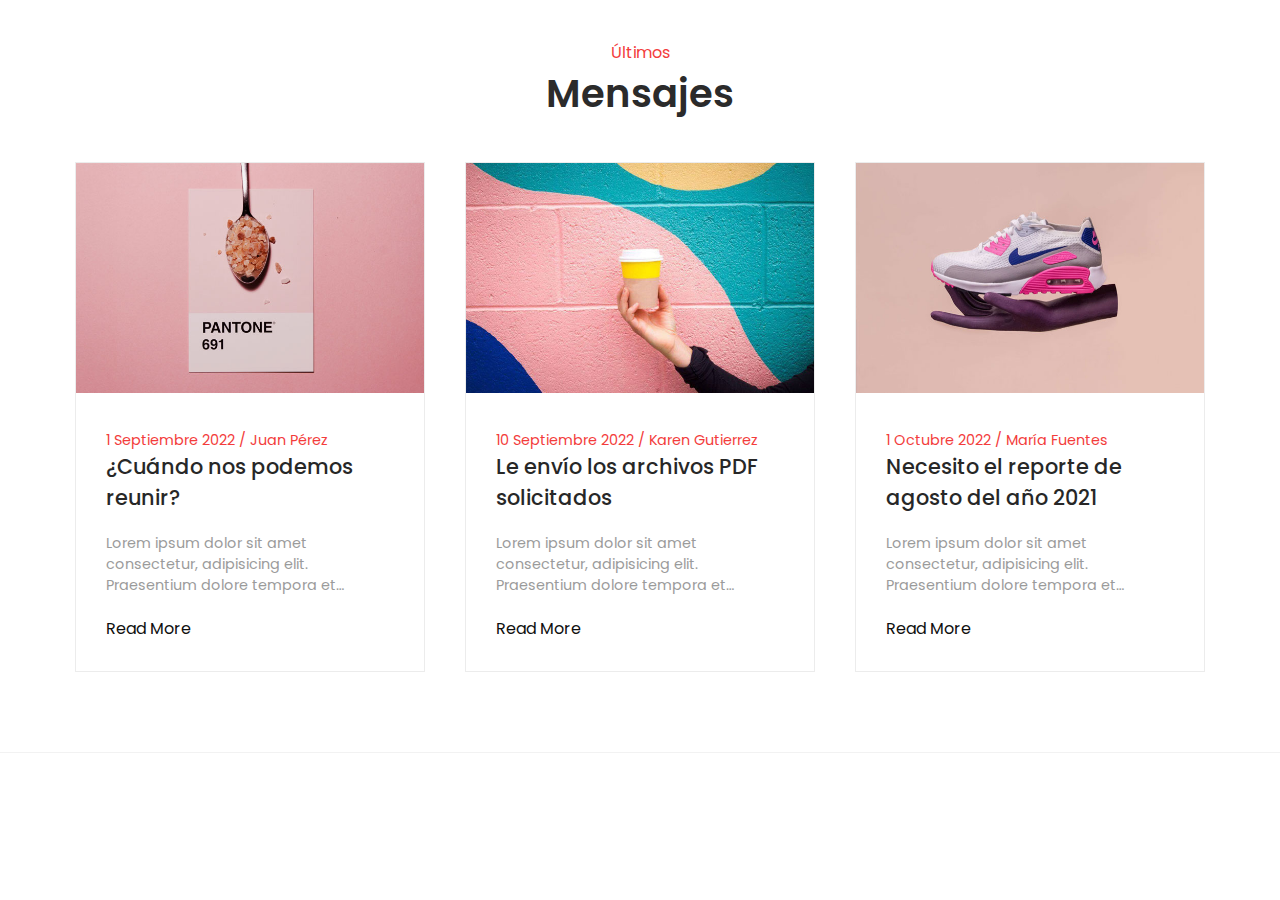
==== lectura.html @ 6d93bf41 "Carga archivos de envio, lectura de mensajes" ====
<!DOCTYPE html>
<html lang="en">
<head>
    <meta charset="UTF-8">
    <meta http-equiv="X-UA-Compatible" content="IE=edge">
    <meta name="viewport" content="width=device-width, initial-scale=1.0">
    <title>Plataforma Mensajes</title>
    <link rel="stylesheet" href="lectura.css">
</head>
<body>

    <section id="blog">

        <div class="blog-heading">
            <span>Últimos</span>
            <h3>Mensajes</h3>
        </div>

        <div class="blog-container">
            <!-- mensaje 1-->
            <div class="blog-box">
                <div class="blog-img">
                    <img src="img/blog-1.jpeg" alt="">
                </div>

                <div class="blog-text">
                    <span>1 Septiembre 2022 / Juan Pérez</span>
                    <a href="#" class="blog-title">¿Cuándo nos podemos reunir?</a>
                    <p>Lorem ipsum dolor sit amet consectetur, adipisicing elit. Praesentium dolore tempora et voluptatem sit facere repudiandae laboriosam, fugit officia facilis. Et voluptatem eum aliquam eaque, quam vel explicabo illo fuga.</p>
                    <a href="#">Read More</a>
                </div>
            </div>

            <!-- mensaje 2-->
            <div class="blog-box">
                <div class="blog-img">
                    <img src="img/blog-2.jpeg" alt="">
                </div>

                <div class="blog-text">
                    <span>10 Septiembre 2022 / Karen Gutierrez</span>
                    <a href="#" class="blog-title">Le envío los archivos PDF solicitados</a>
                    <p>Lorem ipsum dolor sit amet consectetur, adipisicing elit. Praesentium dolore tempora et voluptatem sit facere repudiandae laboriosam, fugit officia facilis. Et voluptatem eum aliquam eaque, quam vel explicabo illo fuga.</p>
                    <a href="#">Read More</a>
                </div>
            </div>

            <!-- mensaje 3-->
            <div class="blog-box">
                <div class="blog-img">
                    <img src="img/blog-3.jpeg" alt="">
                </div>

                <div class="blog-text">
                    <span>1 Octubre 2022 / María Fuentes</span>
                    <a href="#" class="blog-title">Necesito el reporte de agosto del año 2021</a>
                    <p>Lorem ipsum dolor sit amet consectetur, adipisicing elit. Praesentium dolore tempora et voluptatem sit facere repudiandae laboriosam, fugit officia facilis. Et voluptatem eum aliquam eaque, quam vel explicabo illo fuga.</p>
                    <a href="#">Read More</a>
                </div>
            </div>

        </div>
        
    </section>
    
</body>
</html>
---- lectura.css ----
@import url('https://fonts.googleapis.com/css?family=Poppins:200,300,400,500,600,700,800,900&display=swap');


* {
    margin: 0px;
    padding: 0px;
    font-family: 'Poppins', sans-serif;
    box-sizing: border-box;
}

a {
    text-decoration: none;
}

ul {
    list-style: none;
}

body {
    margin: 0px;
    padding: 0px;
    font-family: 'Poppins', sans-serif;
}


#blog {
    display: flex;
    justify-content: center;
    align-items: center;
    flex-direction: column;
    padding: 40px;
    border-bottom: 1px solid rgba(0, 0, 0, 0.05);
}

.blog-heading {
    display: flex;
    justify-content: center;
    align-items: center;
    flex-direction: column;
}

.blog-heading span {
    color: #f33c3c;
}

.blog-heading h3 {
    font-size: 2.4rem;
    color: #2b2b2b;
    font-weight: 600;
}

.blog-container {
    display: flex;
    justify-content: center;
    align-items: center;
    margin: 20px 0px;
    flex-wrap: wrap;
}

.blog-box {
    width: 350px;
    background-color: #fff;
    border: 1px solid #ececec;
    margin: 20px;
}

.blog-img {
    width: 100%;
    height: auto;
}

.blog-img img {
    width: 100%;
    height: 100%;
    object-fit: cover;
    object-position: center;
}

.blog-text {
    padding: 30px;
    display: flex;
    flex-direction: column;
}

.blog-text span {
    color: #f33c3c;
    font-size: 0.9rem;
}

.blog-text .blog-title {
    font-size: 1.3rem;
    font-weight: 500;
    color: #272727;
}

.blog-text .blog-title:hover {
    color: #f33c3c;
    transition: all ease 0.3s;
}

.blog-text p {
    color: #9b9b9b;
    font-size: 0.9rem;
    display: -webkit-box;
    -webkit-line-clamp: 3;
    -webkit-box-orient: vertical;
    overflow: hidden;
    text-overflow: ellipsis;
    margin: 20px 0px;
}

.blog-text a {
    color: #0f0f0f;
}

.blog-text a:hover {
    color: #f33c3c;
    transition: all ease 0.3s;
}


@media (max-width: 1100px) {

    .blog-box {
        width: 70%;
    }

}

@media (max-width: 550px) {

    .blog-box {
        margin: 20px 10px;
        width: 100%;
    }

    #blog {
        padding: 20px;
    }

}
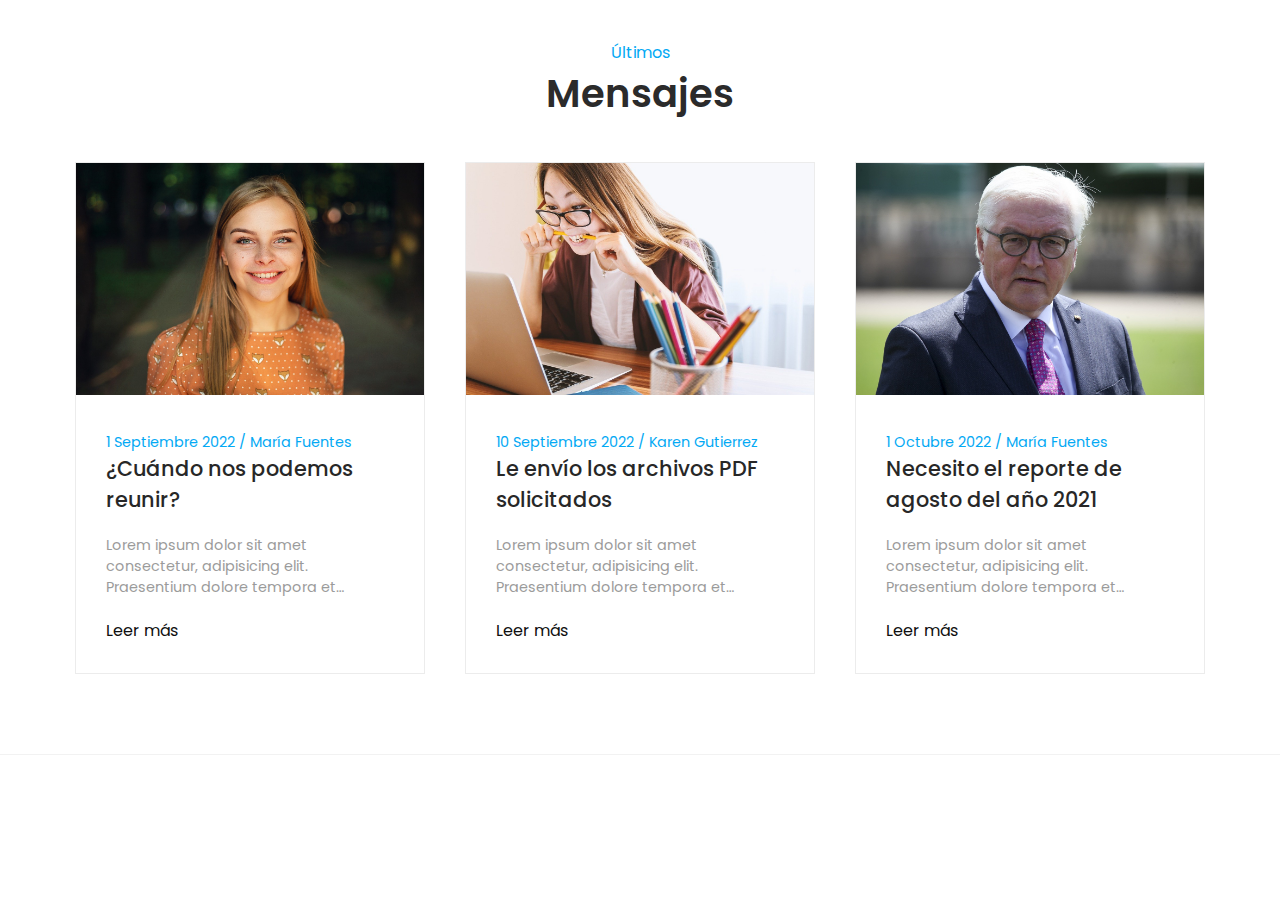
==== commit e0cb6ad5: "cambio de imágenes y colores contacto" ====
--- a/lectura.html
+++ b/lectura.html
@@ -9,53 +9,53 @@
 </head>
 <body>
 
-    <section id="blog">
+    <section id="mensaje">
 
-        <div class="blog-heading">
+        <div class="mensaje-heading">
             <span>Últimos</span>
             <h3>Mensajes</h3>
         </div>
 
-        <div class="blog-container">
+        <div class="mensaje-container">
             <!-- mensaje 1-->
-            <div class="blog-box">
-                <div class="blog-img">
-                    <img src="img/blog-1.jpeg" alt="">
+            <div class="mensaje-box">
+                <div class="mensaje-img">
+                    <img src="img/María Fuentes.jpg" alt="foto de mujer joven">
                 </div>
 
-                <div class="blog-text">
-                    <span>1 Septiembre 2022 / Juan Pérez</span>
-                    <a href="#" class="blog-title">¿Cuándo nos podemos reunir?</a>
+                <div class="mensaje-text">
+                    <span>1 Septiembre 2022 / María Fuentes</span>
+                    <a href="#" class="mensaje-title">¿Cuándo nos podemos reunir?</a>
                     <p>Lorem ipsum dolor sit amet consectetur, adipisicing elit. Praesentium dolore tempora et voluptatem sit facere repudiandae laboriosam, fugit officia facilis. Et voluptatem eum aliquam eaque, quam vel explicabo illo fuga.</p>
-                    <a href="#">Read More</a>
+                    <a href="#">Leer más</a>
                 </div>
             </div>
 
             <!-- mensaje 2-->
-            <div class="blog-box">
-                <div class="blog-img">
-                    <img src="img/blog-2.jpeg" alt="">
+            <div class="mensaje-box">
+                <div class="mensaje-img">
+                    <img src="img/karen_gutierrez.jpg" alt="">
                 </div>
 
-                <div class="blog-text">
+                <div class="mensaje-text">
                     <span>10 Septiembre 2022 / Karen Gutierrez</span>
-                    <a href="#" class="blog-title">Le envío los archivos PDF solicitados</a>
+                    <a href="#" class="mensaje-title">Le envío los archivos PDF solicitados</a>
                     <p>Lorem ipsum dolor sit amet consectetur, adipisicing elit. Praesentium dolore tempora et voluptatem sit facere repudiandae laboriosam, fugit officia facilis. Et voluptatem eum aliquam eaque, quam vel explicabo illo fuga.</p>
-                    <a href="#">Read More</a>
+                    <a href="#">Leer más</a>
                 </div>
             </div>
 
             <!-- mensaje 3-->
-            <div class="blog-box">
-                <div class="blog-img">
-                    <img src="img/blog-3.jpeg" alt="">
+            <div class="mensaje-box">
+                <div class="mensaje-img">
+                    <img src="img/juan_perez.jpg" alt="">
                 </div>
 
-                <div class="blog-text">
+                <div class="mensaje-text">
                     <span>1 Octubre 2022 / María Fuentes</span>
-                    <a href="#" class="blog-title">Necesito el reporte de agosto del año 2021</a>
+                    <a href="#" class="mensaje-title">Necesito el reporte de agosto del año 2021</a>
                     <p>Lorem ipsum dolor sit amet consectetur, adipisicing elit. Praesentium dolore tempora et voluptatem sit facere repudiandae laboriosam, fugit officia facilis. Et voluptatem eum aliquam eaque, quam vel explicabo illo fuga.</p>
-                    <a href="#">Read More</a>
+                    <a href="#">Leer más</a>
                 </div>
             </div>
 
--- a/lectura.css
+++ b/lectura.css
@@ -23,7 +23,7 @@
 }
 
 
-#blog {
+#mensaje {
     display: flex;
     justify-content: center;
     align-items: center;
@@ -32,24 +32,24 @@
     border-bottom: 1px solid rgba(0, 0, 0, 0.05);
 }
 
-.blog-heading {
+.mensaje-heading {
     display: flex;
     justify-content: center;
     align-items: center;
     flex-direction: column;
 }
 
-.blog-heading span {
-    color: #f33c3c;
+.mensaje-heading span {
+    color: #03A9F4;
 }
 
-.blog-heading h3 {
+.mensaje-heading h3 {
     font-size: 2.4rem;
     color: #2b2b2b;
     font-weight: 600;
 }
 
-.blog-container {
+.mensaje-container {
     display: flex;
     justify-content: center;
     align-items: center;
@@ -57,48 +57,48 @@
     flex-wrap: wrap;
 }
 
-.blog-box {
+.mensaje-box {
     width: 350px;
     background-color: #fff;
     border: 1px solid #ececec;
     margin: 20px;
 }
 
-.blog-img {
+.mensaje-img {
     width: 100%;
     height: auto;
 }
 
-.blog-img img {
+.mensaje-img img {
     width: 100%;
     height: 100%;
     object-fit: cover;
     object-position: center;
 }
 
-.blog-text {
+.mensaje-text {
     padding: 30px;
     display: flex;
     flex-direction: column;
 }
 
-.blog-text span {
-    color: #f33c3c;
+.mensaje-text span {
+    color: #03A9F4;
     font-size: 0.9rem;
 }
 
-.blog-text .blog-title {
+.mensaje-text .mensaje-title {
     font-size: 1.3rem;
     font-weight: 500;
     color: #272727;
 }
 
-.blog-text .blog-title:hover {
+.blomensajeg-text .mensaje-title:hover {
     color: #f33c3c;
     transition: all ease 0.3s;
 }
 
-.blog-text p {
+.mensaje-text p {
     color: #9b9b9b;
     font-size: 0.9rem;
     display: -webkit-box;
@@ -109,11 +109,11 @@
     margin: 20px 0px;
 }
 
-.blog-text a {
+.mensaje-text a {
     color: #0f0f0f;
 }
 
-.blog-text a:hover {
+.mensaje-text a:hover {
     color: #f33c3c;
     transition: all ease 0.3s;
 }
@@ -121,7 +121,7 @@
 
 @media (max-width: 1100px) {
 
-    .blog-box {
+    .mensaje-box {
         width: 70%;
     }
 
@@ -129,12 +129,12 @@
 
 @media (max-width: 550px) {
 
-    .blog-box {
+    .mensaje-box {
         margin: 20px 10px;
         width: 100%;
     }
 
-    #blog {
+    #mensaje {
         padding: 20px;
     }
 
